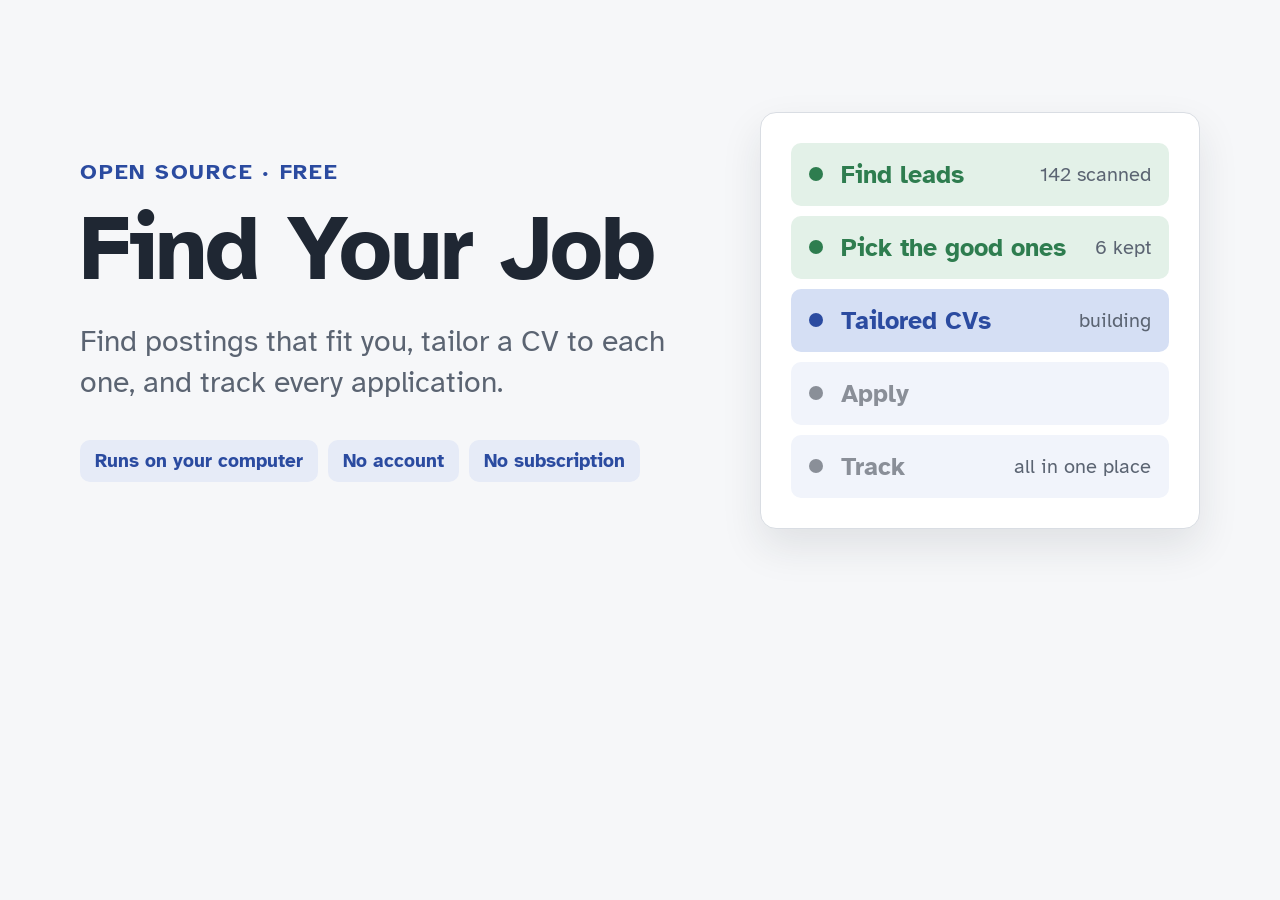
==== docs/social-preview.html @ 20d0f557 "[OneCrew_repo-polish]: Pitch the README and add a social preview card Say what it replaces, what it " ====
<!doctype html>
<!-- Source for social-preview.png (GitHub Settings -> Social preview, 1280x640).
     Re-render: msedge --headless --window-size=1280,640 --screenshot=social-preview.png social-preview.html -->
<html><head><meta charset="utf-8"><title>Find Your Job</title>
<style>
@font-face { font-family: A; src: url("../jobs/ui/static/fonts/AtkinsonHyperlegible-Regular.woff2"); font-weight: 400; }
@font-face { font-family: A; src: url("../jobs/ui/static/fonts/AtkinsonHyperlegible-Bold.woff2"); font-weight: 700; }
* { box-sizing: border-box; margin: 0; }
html, body { width: 1280px; height: 640px; overflow: hidden; }
body { background: #F6F7F9; color: #1F2733; font-family: A, "Segoe UI", sans-serif;
  display: grid; grid-template-columns: 1fr 440px; gap: 48px; padding: 80px 80px; align-items: center; }
.kicker { color: #2B4BA0; font-weight: 700; font-size: 22px; letter-spacing: .08em; text-transform: uppercase; }
h1 { font-size: 92px; line-height: 1; margin: 18px 0 26px; letter-spacing: -.02em; }
p { font-size: 30px; line-height: 1.35; color: #5B6472; max-width: 620px; }
.chips { display: flex; gap: 10px; margin-top: 38px; flex-wrap: wrap; }
.chip { background: #E6EBF7; color: #2B4BA0; font-weight: 700; font-size: 19px; padding: 9px 15px; border-radius: 10px; }
.card { background: #fff; border: 1px solid #D9DDE3; border-radius: 16px; padding: 30px; box-shadow: 0 18px 40px rgba(31,39,51,.10); }
.step { display: flex; align-items: center; gap: 18px; padding: 16px 18px; border-radius: 10px; font-size: 25px; font-weight: 700; }
.step + .step { margin-top: 10px; }
.step span { font-weight: 400; color: #5B6472; font-size: 20px; margin-left: auto; }
.done { background: #E3F1E8; color: #2E7D4F; }
.now { background: #D5DFF4; color: #2B4BA0; }
.next { background: #F1F4FB; color: #8A8F98; }
.dot { width: 14px; height: 14px; border-radius: 50%; background: currentColor; flex: none; }
</style></head><body>
<div>
  <div class="kicker">Open source &middot; Free</div>
  <h1>Find Your Job</h1>
  <p>Find postings that fit you, tailor a CV to each one, and track every application.</p>
  <div class="chips"><div class="chip">Runs on your computer</div><div class="chip">No account</div><div class="chip">No subscription</div></div>
</div>
<div class="card">
  <div class="step done"><i class="dot"></i>Find leads<span>142 scanned</span></div>
  <div class="step done"><i class="dot"></i>Pick the good ones<span>6 kept</span></div>
  <div class="step now"><i class="dot"></i>Tailored CVs<span>building</span></div>
  <div class="step next"><i class="dot"></i>Apply</div>
  <div class="step next"><i class="dot"></i>Track<span>all in one place</span></div>
</div>
</body></html>
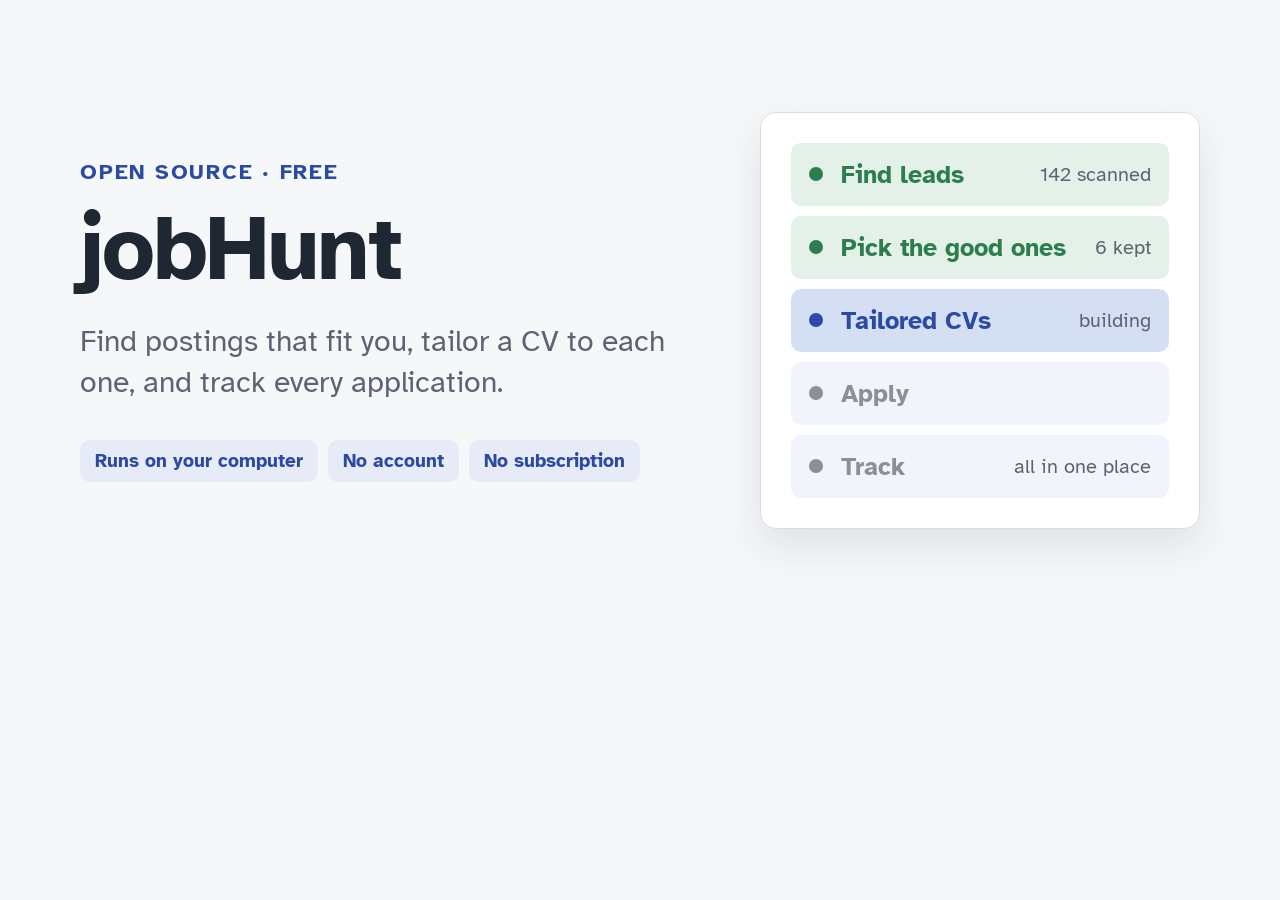
==== commit b5b68a70: "[OneCrew_rename-jobhunt]: Rename the project and UI to jobHunt The display name only: the tab title," ====
--- a/docs/social-preview.html
+++ b/docs/social-preview.html
@@ -1,7 +1,9 @@
 <!doctype html>
 <!-- Source for social-preview.png (GitHub Settings -> Social preview, 1280x640).
-     Re-render: msedge --headless --window-size=1280,640 --screenshot=social-preview.png social-preview.html -->
-<html><head><meta charset="utf-8"><title>Find Your Job</title>
+     Re-render: msedge --headless --disable-gpu --hide-scrollbars --window-size=1280,640
+       --screenshot=<abs path>/social-preview.png file:///<abs path>/social-preview.html
+     Both paths must be absolute: a bare filename is read as a host name, not a file. -->
+<html><head><meta charset="utf-8"><title>jobHunt</title>
 <style>
 @font-face { font-family: A; src: url("../jobs/ui/static/fonts/AtkinsonHyperlegible-Regular.woff2"); font-weight: 400; }
 @font-face { font-family: A; src: url("../jobs/ui/static/fonts/AtkinsonHyperlegible-Bold.woff2"); font-weight: 700; }
@@ -25,7 +27,7 @@
 </style></head><body>
 <div>
   <div class="kicker">Open source &middot; Free</div>
-  <h1>Find Your Job</h1>
+  <h1>jobHunt</h1>
   <p>Find postings that fit you, tailor a CV to each one, and track every application.</p>
   <div class="chips"><div class="chip">Runs on your computer</div><div class="chip">No account</div><div class="chip">No subscription</div></div>
 </div>
